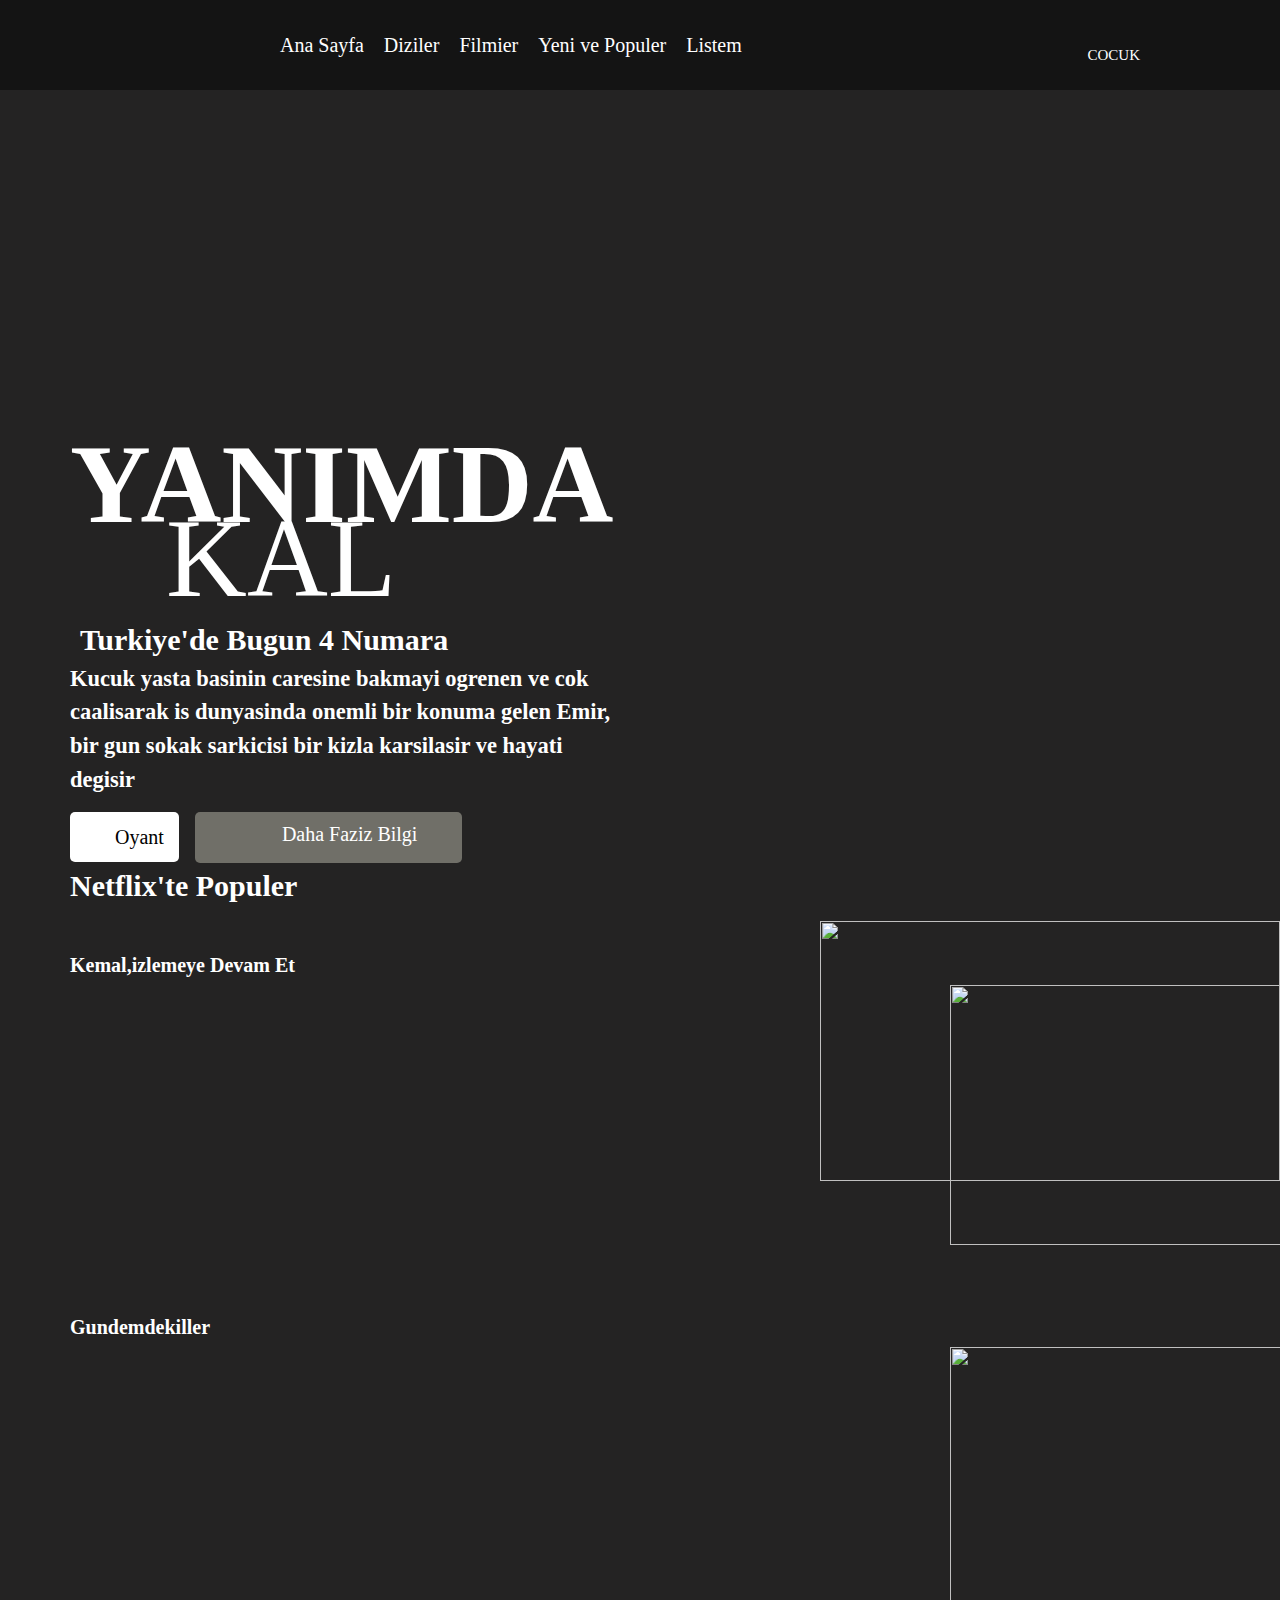
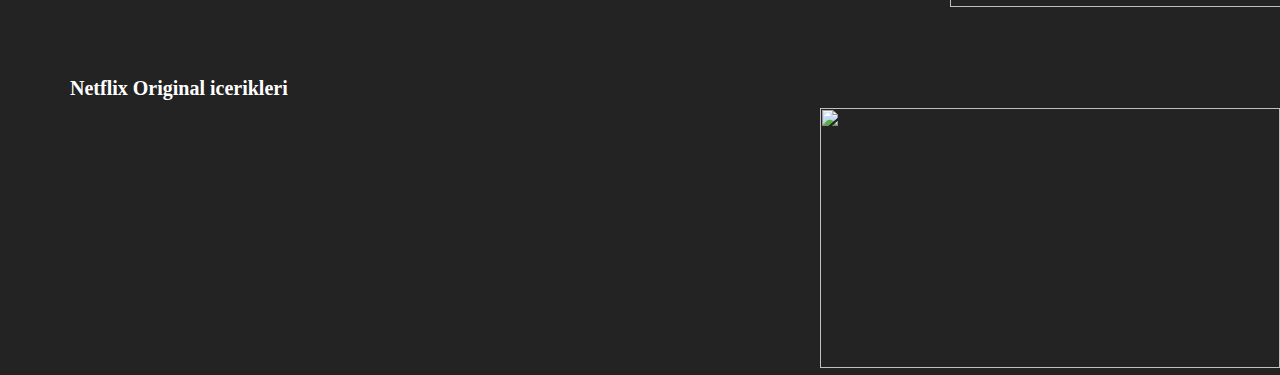
==== index.html @ 0c69e4ec "i added an html and css file" ====
<!DOCTYPE html>
<html lang="en">
<head>
    <meta charset="UTF-8">
    <meta name="viewport" content="width=device-width, initial-scale=1.0">
    <link rel="stylesheet" href="index.css">
    <title>Netflix-clone</title>
</head>
<body>
    <div class="container">
        <!-- nav bar -->
        <nav class="main-nav">
            <img src="images/NetflixLogoSvg.png" alt="" class="logo">
            <ul class="main-menu">
                <li><a href="#">Ana Sayfa</a></li>
                <li><a href="#">Diziler</a></li>
                <li><a href="#">Filmier</a></li>
                <li><a href="#">Yeni ve Populer</a></li>
                <li><a href="#">Listem</a></li>
            </ul>

            <ul class="right-menu">
                <li><img src="images/Vector.png" alt=""></li>
                <li><a href="#">COCUK</a></li>
                <li><a href="#"><img src="images/GiftBox.png" alt=""></a></li>
                <li><img src="images/NotificationBell.png" alt=""></li>
                <li><img src="images/ProfileIMG.png" alt=""></li>
                <li><img src="images/DownArrow.png" alt=""></li>

            </ul>
        </nav>

        <!-- HERO SECTION -->

        <section class="hero-main">

            <div class="hero1">
                <h2 class="hero1-main">YANIMDA</h2>
                <h3>KAL</h3>
            </div>

            <div class="hero2">
                <h2 class="hero2-main">Turkiye'de Bugun 4 Numara</h2>
            </div>

            <div class="hero3">
                <h2 class="hero3-main">Kucuk yasta basinin caresine bakmayi ogrenen ve cok <br>caalisarak is dunyasinda onemli bir konuma gelen Emir, <br> bir gun sokak sarkicisi bir kizla karsilasir ve hayati <br> degisir</h2>
            </div>

            <div class="hero4">
                <div class="hero4-main">
                    <a href="#">Oyant</a>
                </div>

                <div class="hero4-sub">
                    <a href="#">Daha Faziz Bilgi</a>
                </div>
            </div>

            <h3 class="net-quote">Netflix'te Populer</h3>

            <div class="populer">
                <a href="#"><img src="images/MoviePoster (1).png" alt=""></a>
                <a href="#"><img src="images/MovieHorizontalCard2.png" alt=""></a>
                <a href="#"><img src="images/MovieHorizontalCard.png" alt=""></a>
                <a href="#"><img src="images/MoviePoster (2).png" alt=""></a>
                <a href="#"><img src="images/MoviePoster (3).png" alt="" class="imglast" id="arrow"></a>
            </div>
        </section>
        <!-- different movie genres -->
        <section>
            <div class="genre1">
                <p class="same">Kemal,izlemeye Devam Et</p>

                <ul class="kemal">
                    <li><img src="images/MoviePoster (4).png" alt=""><span class="progress"><img src="images/ProgressBar.png" alt=""></span></li>
                    <li><img src="images/MoviePoster (5).png" alt=""><span class="progress"><img src="images/ProgressBar.png" alt=""></span></li>
                    <li><img src="images/MoviePoster30.png" alt=""><span class="progress"><img src="images/ProgressBar.png" alt=""></span></li>
                    <li><img src="images/MoviePoster (6).png" alt=""><span class="progress"><img src="images/ProgressBar.png" alt=""></span></li>
                    <li><img src="images/MoviePoster (7).png" alt="" class="imglast" id="arrow"><span class="progress"><img src="images/ProgressBar.png" alt=""></span></li>
                </ul>
            </div>

            <div class="genre1">
                <p class="same">Gundemdekiller</p>

                <ul class="kemal">
                    <li><img src="images/MoviePoster (1).png" alt=""><span class="progress"><img src="images/ProgressBar.png" alt=""></span></li>
                    <li><img src="images/MoviePoster (8).png" alt=""><span class="progress"><img src="images/ProgressBar.png" alt=""></span></li>
                    <li><img src="images/MovieHorizontalCard2.png" alt=""><span class="progress"><img src="images/ProgressBar.png" alt=""></span></li>
                    <li><img src="images/MoviePoster (9).png" alt=""><span class="progress"><img src="images/ProgressBar.png" alt=""></span></li>
                    <li><img src="images/MoviePoster (10).png" alt="" class="imglast" id="arrow"><span class="progress"><img src="images/ProgressBar.png" alt=""></span></li>
                </ul>

            </div>

            <div class="genre1">
                <p class="same">Netflix Original icerikleri</p>

                <ul class="kemal">
                    <li><img src="images/MoviePoster (1).png" alt=""></li>
                    <li><img src="images/MoviePoster (8).png" alt=""></li>
                    <li><img src="images/MovieHorizontalCard2.png" alt=""></li>
                    <li><img src="images/MoviePoster (9).png" alt=""></li>
                    <li><img src="images/MoviePoster (10).png" alt="" class="imglast" id="arrow"></li>
                </ul>




            </div>

        </section>




    

        


    </div>
    
  
</body>
</html>
---- index.css ----
* {
    padding: 0;
    margin: 0;
    box-sizing: border-box;
}



body {
    background: hsl(0, 1%, 14%);
    color: #fff;
    font-size: 15px;
    line-height: 1.5;
}

a {
    color: #fff;
    text-decoration: none;
}

ul {
    list-style: none;
}

/* NAV */

.main-nav {
    display: flex;
    align-items: center;
    height: 90px;
    padding: 20px 0;
    justify-content: space-between;
    background: #141414;
    width: 100%;
    z-index: 1000;
    position: fixed;
    top: 0;
}

.main-nav .logo {
    width: 100px;
    margin-left: 70px;
}

.main-nav ul {
    display: flex;
}

.main-nav ul li {
    padding: 0 10px;
}

.main-nav ul li a {
    padding-bottom: 10px;
}

.main-nav ul li a:hover {
    border-bottom: 2px solid #fff;
}

.main-nav ul.main-menu {
    flex: 1;
    margin-left: 100px;
    font-size: 20px;
}

.main-nav ul.right-menu {
    margin-right: 50px;
}

.main-nav ul.right-menu {
    padding-top: 20px;
}

/* HERO SECTION */

section.hero-main {
    background: url(images/MoviePoster.png)no-repeat center center/cover;
    top: 90px;
    height: 100vh;
    width: 100%;
    display: flex;
    flex-direction: column;
    padding-left: 70px;
}

/* .hero-main::before {
    content: '';
    position: absolute;
    top: 0;
    left: 0;
    width: 100%;
    height: 100%;
    z-index: -1;
    opacity: 0.5;
}

.hero1, .hero2, .hero3, .hero4 {
    position: relative;
    color: #fff;
    z-index: 1;
} */

.hero-main .hero1 .hero1-main {
    font-size: 7rem;
    font-weight: bold;
    padding-top: 25rem;
}

.hero-main .hero1 h3 {
    font-size: 7rem;
    margin-top: -5.9rem;
    font-weight: lighter;
    padding-left: 6rem;
}

.hero-main .hero2 .hero2-main {
    font-size: 30px;
    margin-top: -25px;
    
}
.hero-main .hero2 .hero2-main::before {
    content: url('images/Top10Badge.png');
    width: 30px;
    height: 30px;
    margin-right: 10px;
}

.hero-main .hero3 {
    text-align: left;
    margin-bottom: 15px;
}

.hero-main .hero4 {
    display: flex;
    gap: 1rem;
    font-size: 20px;
    text-align: center;
    justify-content: start;
    align-items: center;
}

.hero-main .hero4 .hero4-main {
    font-size: 20px;
    display: flex; 
    background: #fff;
    padding: 10px 15px;
    border-radius: 5px;
    gap: 20px;
}

.hero-main .hero4 .hero4-main a {
    color: black;
}

.hero-main .hero4 .hero4-main::before {
    content: url('images/vector2.png');
    width: 10px;
    height: 10px;
    margin-top: 3px;
}

.hero-main .hero4 .hero4-sub {
    color: #fff;
    background: #706f68;
    padding: 4px 45px;
    border-radius: 5px;
    gap: 20px;
    display: flex;
    gap: 2rem;
}

.hero-main .hero4 .hero4-sub a {
    margin-top: 3px;
    margin-bottom: 10px;
}

.hero-main .hero4 .hero4-sub::before {
    content: url('images/Detail.png');
    width: 10px;
    height: 10px;
    margin-top: px;
}

.net-quote {
    font-size: 30px;
    margin-bottom: 10px;
}

.populer {
    width: 100%;
    max-width: 100%;
    display: flex;
    justify-content: space-between;
    margin-top: 3px;

}

.populer img {
   width: 460px;
   /* height: 100%; */
}

.imglast {
    width: 460px;
    height: 260px;
}
.genre1 {
    margin-top: 50px;
    padding-left: 70px;
}

.genre1 p.same {
    font-size: 20px;
    font-weight: bolder;
    margin-bottom: 5px;
}
.genre1 ul{
    display: flex;
    width: 100%;
    justify-content: space-between;
}

.genre1 img {
    width: 460px;
}

.progress {
    display: flex;
    position: relative;
    width: 50px;
    height: 10px;
    justify-content: center;
    align-items: center;
    padding-left: 220px;
}

.progress::before {
    content: url('images/Progress.png');
    position: absolute;
    top: 0;
    left: 133px;
    width: 70px;
    margin-top: -10px;
}
/* this [arrow] id is used to add right arrow direction at the last movie in each genre */
/* .arrow {
    background: url(images/vector2.png);
    width: 100%;
    z-index: 1;
} */
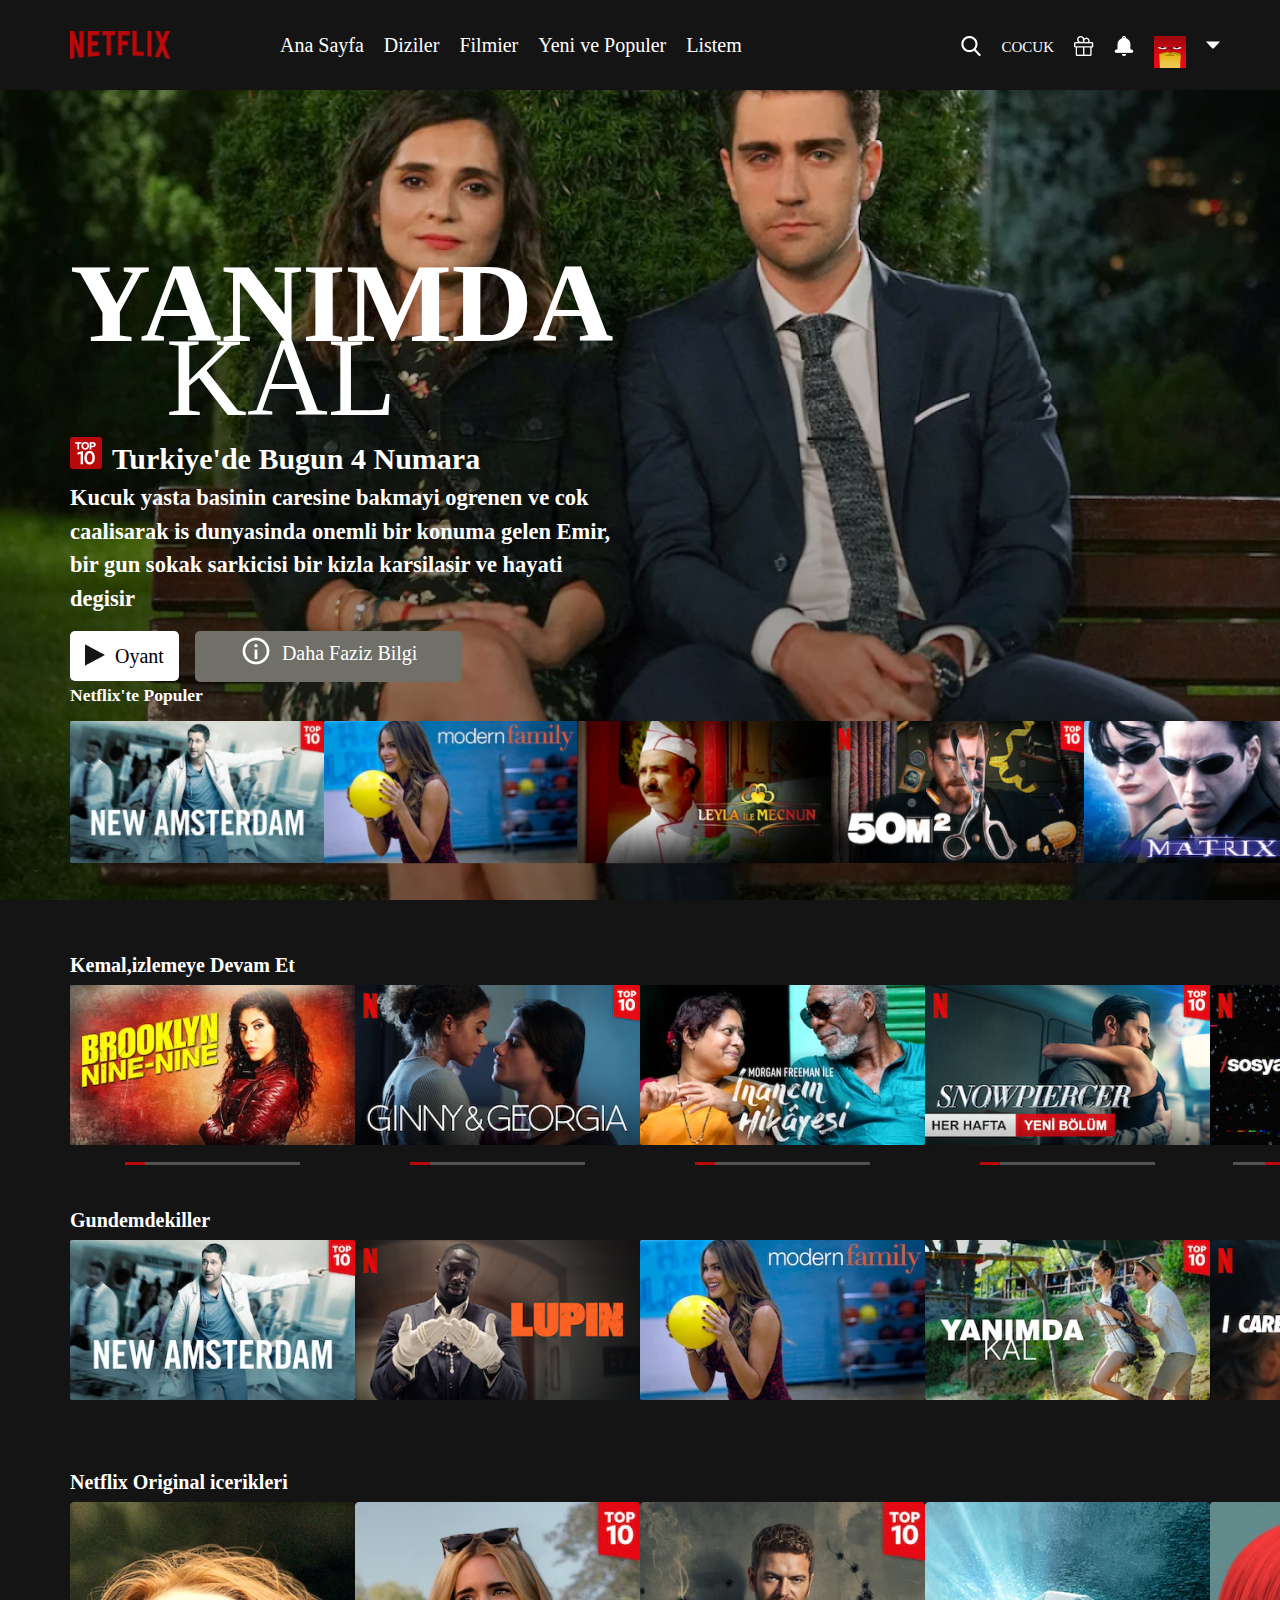
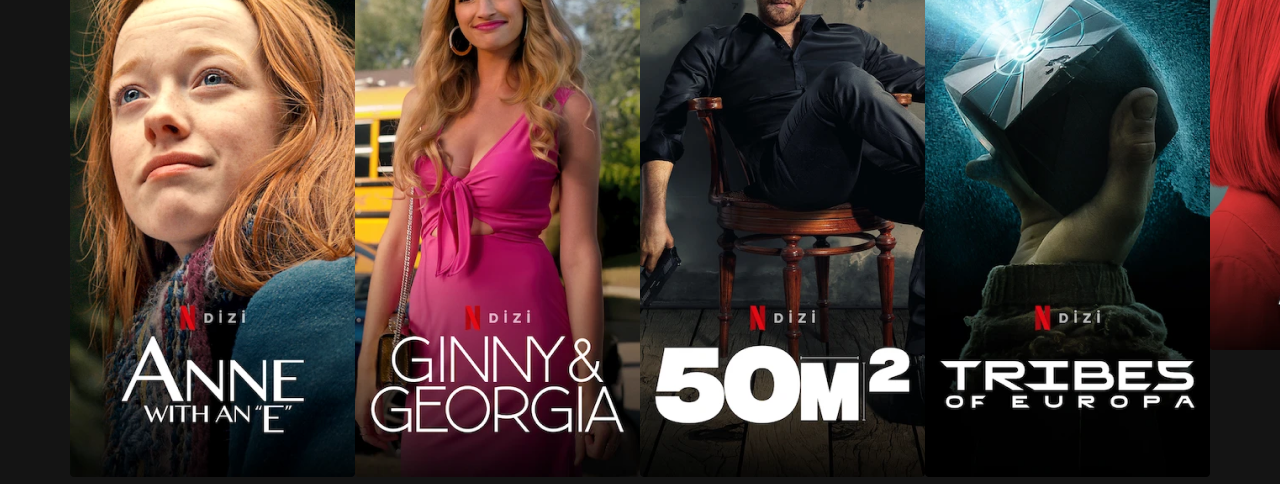
==== commit bd38cae8: "i added a new folder for the landing page images" ====
--- a/index.html
+++ b/index.html
@@ -77,7 +77,7 @@
                     <li><img src="images/MoviePoster (5).png" alt=""><span class="progress"><img src="images/ProgressBar.png" alt=""></span></li>
                     <li><img src="images/MoviePoster30.png" alt=""><span class="progress"><img src="images/ProgressBar.png" alt=""></span></li>
                     <li><img src="images/MoviePoster (6).png" alt=""><span class="progress"><img src="images/ProgressBar.png" alt=""></span></li>
-                    <li><img src="images/MoviePoster (7).png" alt="" class="imglast" id="arrow"><span class="progress"><img src="images/ProgressBar.png" alt=""></span></li>
+                    <li><img src="images/MoviePoster (7).png" alt="" ><span class="progress"><img src="images/ProgressBar.png" alt=""></span></li>
                 </ul>
             </div>
 
@@ -85,11 +85,11 @@
                 <p class="same">Gundemdekiller</p>
 
                 <ul class="kemal">
-                    <li><img src="images/MoviePoster (1).png" alt=""><span class="progress"><img src="images/ProgressBar.png" alt=""></span></li>
-                    <li><img src="images/MoviePoster (8).png" alt=""><span class="progress"><img src="images/ProgressBar.png" alt=""></span></li>
-                    <li><img src="images/MovieHorizontalCard2.png" alt=""><span class="progress"><img src="images/ProgressBar.png" alt=""></span></li>
-                    <li><img src="images/MoviePoster (9).png" alt=""><span class="progress"><img src="images/ProgressBar.png" alt=""></span></li>
-                    <li><img src="images/MoviePoster (10).png" alt="" class="imglast" id="arrow"><span class="progress"><img src="images/ProgressBar.png" alt=""></span></li>
+                    <li><img src="images/MoviePoster (1).png" alt=""></li>
+                    <li><img src="images/MoviePoster (8).png" alt=""></li>
+                    <li><img src="images/MovieHorizontalCard2.png" alt=""></li>
+                    <li><img src="images/MoviePoster (9).png" alt=""></li>
+                    <li><img src="images/MoviePoster (10).png" alt="" </li>
                 </ul>
 
             </div>
@@ -98,12 +98,15 @@
                 <p class="same">Netflix Original icerikleri</p>
 
                 <ul class="kemal">
-                    <li><img src="images/MoviePoster (1).png" alt=""></li>
-                    <li><img src="images/MoviePoster (8).png" alt=""></li>
-                    <li><img src="images/MovieHorizontalCard2.png" alt=""></li>
-                    <li><img src="images/MoviePoster (9).png" alt=""></li>
-                    <li><img src="images/MoviePoster (10).png" alt="" class="imglast" id="arrow"></li>
+                    <li><img src="images/MoviePoster (11).png" alt=""></li>
+                    <li><img src="images/MoviePoster (12).png" alt=""></li>
+                    <li><img src="images/MoviePoster (13).png" alt=""></li>
+                    <li><img src="images/MoviePoster (14).png" alt=""></li>
+                    <li><img src="images/MoviePoster (15).png" alt="" class="long"
+                        id="arrow"></li>
                 </ul>
+
+                
 
 
 
--- a/index.css
+++ b/index.css
@@ -7,7 +7,7 @@
 
 
 body {
-    background: hsl(0, 1%, 14%);
+    background: #141414;
     color: #fff;
     font-size: 15px;
     line-height: 1.5;
@@ -104,7 +104,7 @@
 .hero-main .hero1 .hero1-main {
     font-size: 7rem;
     font-weight: bold;
-    padding-top: 25rem;
+    padding-top: 13.7rem;
 }
 
 .hero-main .hero1 h3 {
@@ -179,11 +179,10 @@
     content: url('images/Detail.png');
     width: 10px;
     height: 10px;
-    margin-top: px;
 }
 
 .net-quote {
-    font-size: 30px;
+=font-size: 30px;
     margin-bottom: 10px;
 }
 
@@ -197,14 +196,15 @@
 }
 
 .populer img {
-   width: 460px;
+    display: flex;
+   width: 100%;
    /* height: 100%; */
 }
 
-.imglast {
+/* .imglast {
     width: 460px;
     height: 260px;
-}
+} */
 .genre1 {
     margin-top: 50px;
     padding-left: 70px;
@@ -221,27 +221,25 @@
     justify-content: space-between;
 }
 
-.genre1 img {
-    width: 460px;
-}
-
 .progress {
     display: flex;
     position: relative;
-    width: 50px;
-    height: 10px;
-    justify-content: center;
-    align-items: center;
-    padding-left: 220px;
+    justify-content: space-evenly;
+    align-items: start;
+    text-align: center;
+    /* width: 100%; */
+    max-width: 100%;
+    top: 10px;
+    
 }
 
 .progress::before {
     content: url('images/Progress.png');
     position: absolute;
-    top: 0;
-    left: 133px;
-    width: 70px;
-    margin-top: -10px;
+    top: -13px;
+    left: 55px;
+    
+
 }
 /* this [arrow] id is used to add right arrow direction at the last movie in each genre */
 /* .arrow {
@@ -250,6 +248,9 @@
     z-index: 1;
 } */
 
-
-
-
+.genre1 .long {
+    display: flex;
+    height: 77%;
+}
+
+
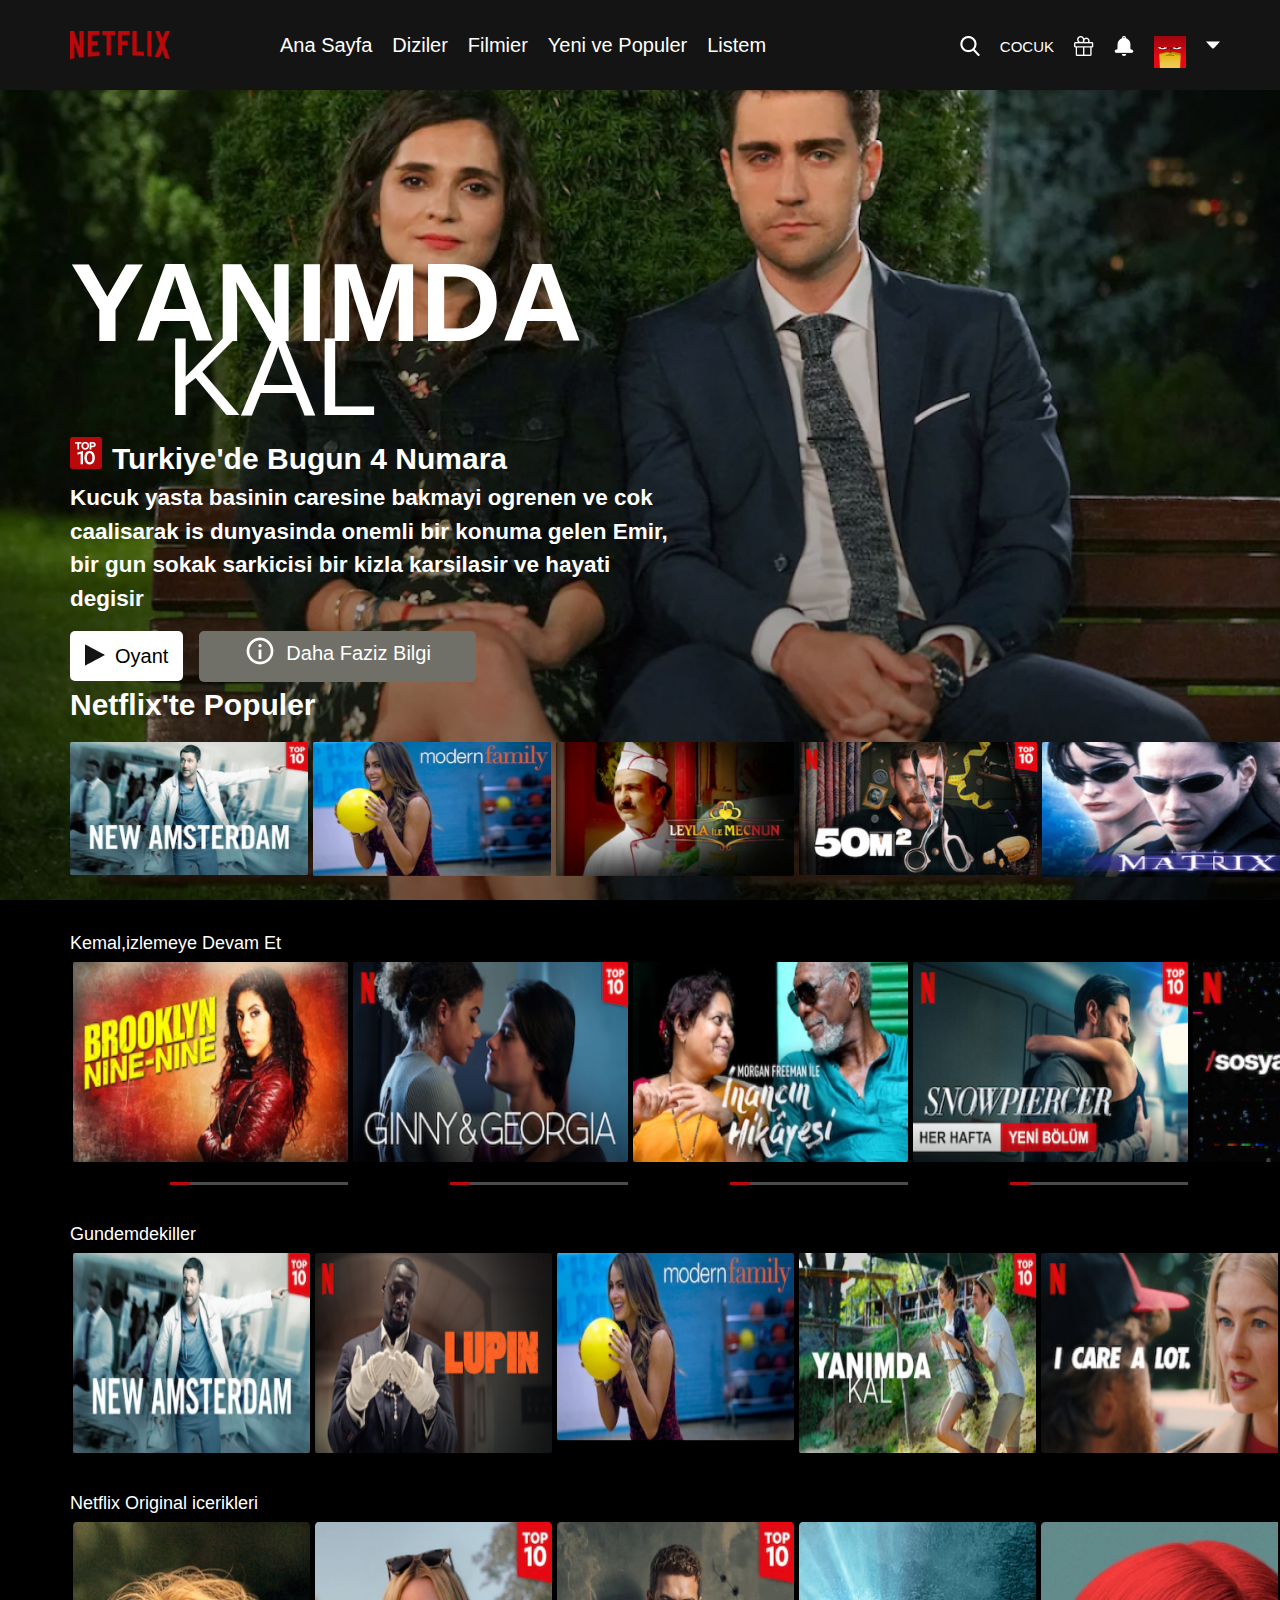
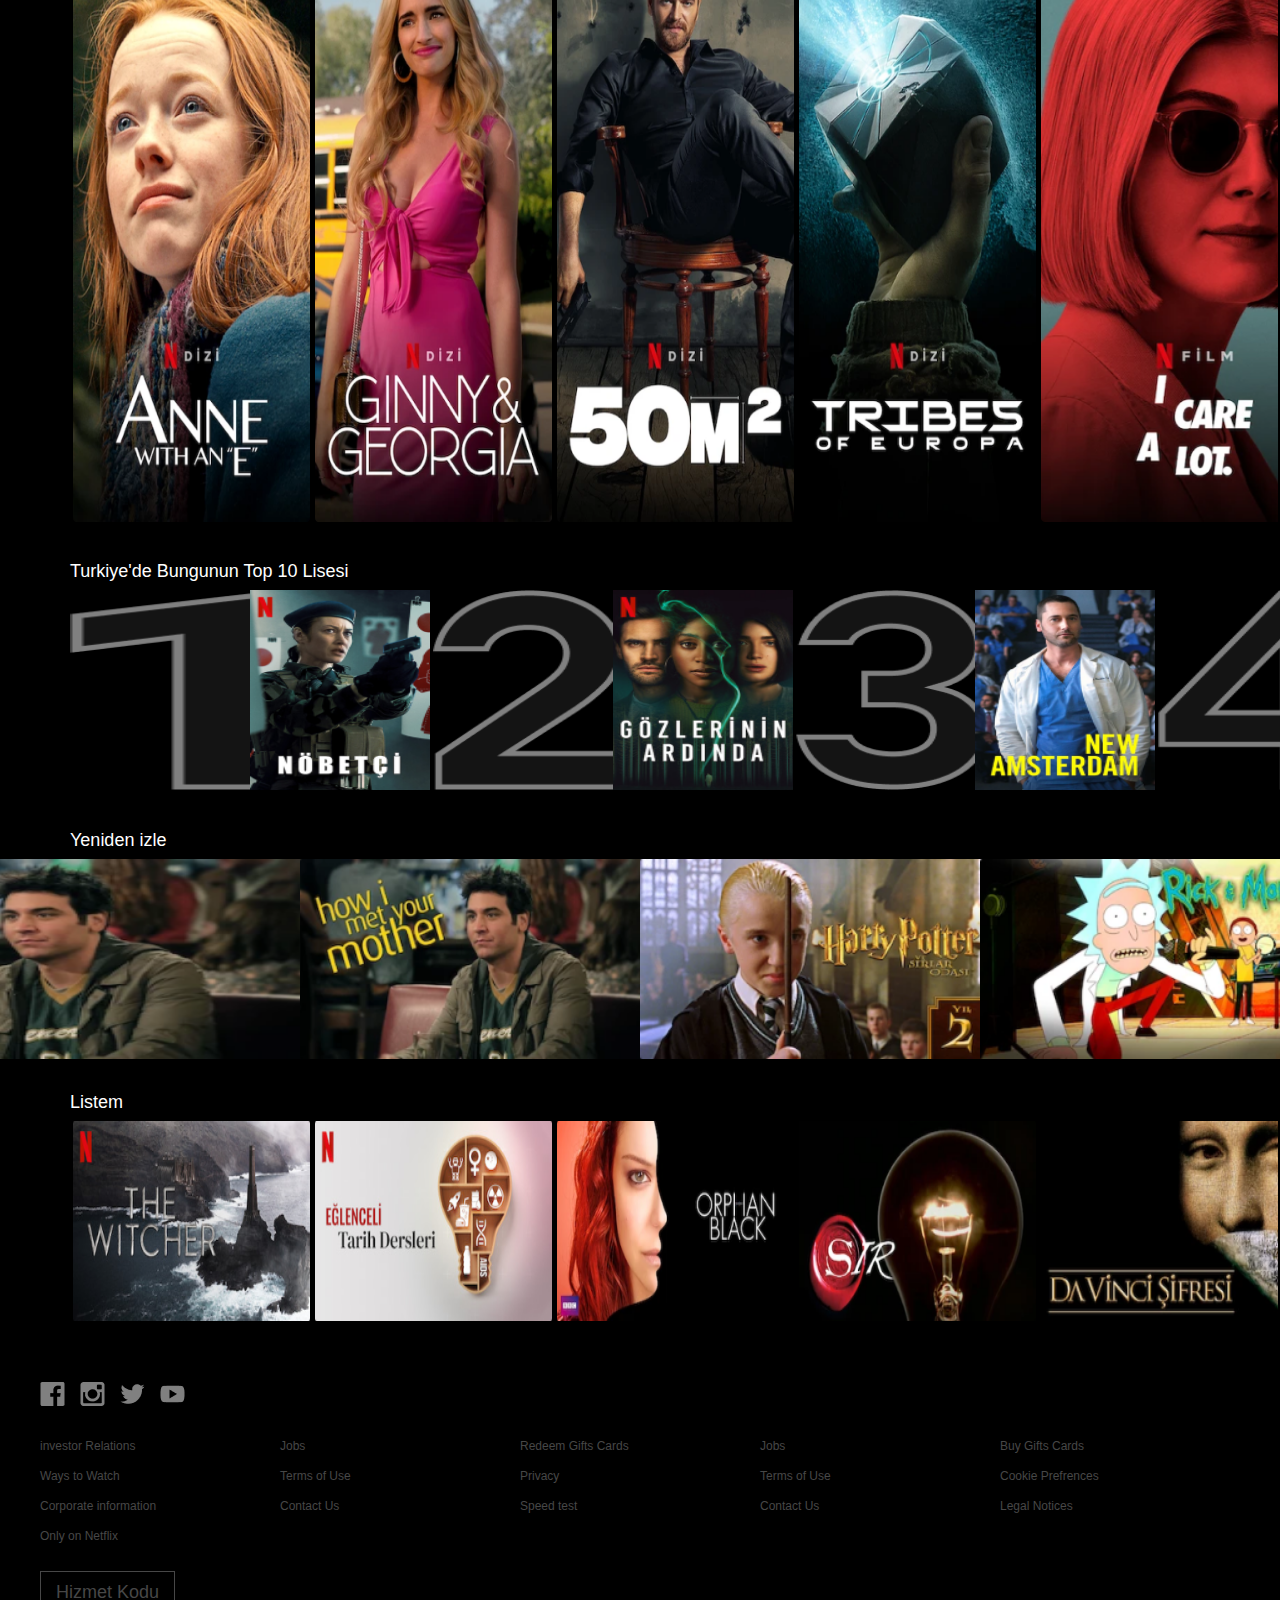
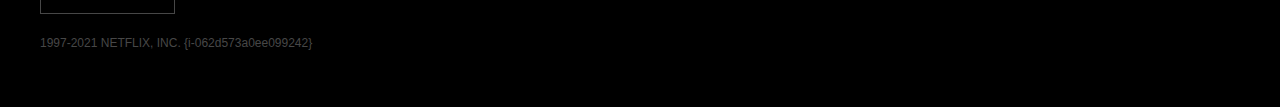
==== commit 91a160ea: "added a gitignore file and updated some files" ====
--- a/index.html
+++ b/index.html
@@ -3,15 +3,19 @@
 <head>
     <meta charset="UTF-8">
     <meta name="viewport" content="width=device-width, initial-scale=1.0">
+    <link href='https://unpkg.com/boxicons@2.1.4/css/boxicons.min.css' rel='stylesheet'>
     <link rel="stylesheet" href="index.css">
     <title>Netflix-clone</title>
 </head>
 <body>
     <div class="container">
         <!-- nav bar -->
-        <nav class="main-nav">
+        <nav class="main-nav" >
             <img src="images/NetflixLogoSvg.png" alt="" class="logo">
-            <ul class="main-menu">
+
+            <i class='bx bx-menu' onclick="mobileLink()"></i>
+            <ul class="main-menu" id="show" >
+                <i class='bx bx-x cancel' onclick="mobileClose()"></i>
                 <li><a href="#">Ana Sayfa</a></li>
                 <li><a href="#">Diziler</a></li>
                 <li><a href="#">Filmier</a></li>
@@ -24,7 +28,7 @@
                 <li><a href="#">COCUK</a></li>
                 <li><a href="#"><img src="images/GiftBox.png" alt=""></a></li>
                 <li><img src="images/NotificationBell.png" alt=""></li>
-                <li><img src="images/ProfileIMG.png" alt=""></li>
+                <li><a href="profile.html"><img src="images/ProfileIMG.png" alt=""></a></li>
                 <li><img src="images/DownArrow.png" alt=""></li>
 
             </ul>
@@ -68,20 +72,40 @@
             </div>
         </section>
         <!-- different movie genres -->
-        <section>
+        <section class="genre">
             <div class="genre1">
                 <p class="same">Kemal,izlemeye Devam Et</p>
 
-                <ul class="kemal">
-                    <li><img src="images/MoviePoster (4).png" alt=""><span class="progress"><img src="images/ProgressBar.png" alt=""></span></li>
-                    <li><img src="images/MoviePoster (5).png" alt=""><span class="progress"><img src="images/ProgressBar.png" alt=""></span></li>
-                    <li><img src="images/MoviePoster30.png" alt=""><span class="progress"><img src="images/ProgressBar.png" alt=""></span></li>
-                    <li><img src="images/MoviePoster (6).png" alt=""><span class="progress"><img src="images/ProgressBar.png" alt=""></span></li>
-                    <li><img src="images/MoviePoster (7).png" alt="" ><span class="progress"><img src="images/ProgressBar.png" alt=""></span></li>
-                </ul>
-            </div>
-
-            <div class="genre1">
+                <div class="kemal">
+                    <ul>
+                        <li><img src="images/MoviePoster (4).png" alt=""></li>
+                        <li><span class="progress"><img src="images/ProgressBar.png" alt=""></span></li>
+                    </ul>
+
+                    <ul>
+                        <li><img src="images/MoviePoster (5).png" alt=""></li>
+                        <li><span class="progress"><img src="images/ProgressBar.png" alt=""></span></li>
+                    </ul>
+
+                    <ul>
+                        <li><img src="images/MoviePoster30.png" alt=""></li>
+                        <li><span class="progress"><img src="images/ProgressBar.png" alt=""></span></li>
+                    </ul>
+
+                    <ul>
+                        <li><img src="images/MoviePoster (6).png" alt=""></li>
+                        <li><span class="progress"><img src="images/ProgressBar.png" alt=""></span></li>
+                    </ul>
+
+                    <ul>
+                        <li><img src="images/MoviePoster (7).png" alt="" ></li>
+                        <li><span class="progress"><img src="images/ProgressBar.png" alt=""></span></li>
+                    </ul>
+                </div>    
+
+            </div>
+
+            <div class="genre2">
                 <p class="same">Gundemdekiller</p>
 
                 <ul class="kemal">
@@ -89,12 +113,12 @@
                     <li><img src="images/MoviePoster (8).png" alt=""></li>
                     <li><img src="images/MovieHorizontalCard2.png" alt=""></li>
                     <li><img src="images/MoviePoster (9).png" alt=""></li>
-                    <li><img src="images/MoviePoster (10).png" alt="" </li>
-                </ul>
-
-            </div>
-
-            <div class="genre1">
+                    <li><img src="images/MoviePoster (10).png" alt=""></li>
+                </ul>
+
+            </div>
+
+            <div class="genre3">
                 <p class="same">Netflix Original icerikleri</p>
 
                 <ul class="kemal">
@@ -105,26 +129,111 @@
                     <li><img src="images/MoviePoster (15).png" alt="" class="long"
                         id="arrow"></li>
                 </ul>
-
-                
-
-
-
-
-            </div>
-
+            </div>
+
+            <div class="genre4">
+                <p class="same">Turkiye'de Bungunun Top 10 Lisesi</p>
+
+                <div class="kemal">
+                    <ul>
+
+                        <!-- <li><img src="images/RankCard.png" alt=""></li> -->
+                        <li><img src="images/Vector (3).png" alt=""></li>
+                        <li><span class="indexed"><img src="images/MoviePoster (16).png" alt=""></span></li>
+                    </ul>
+
+                    <ul>
+                        <li><img src="images/Vector (4).png" alt=""></li>
+                        <li><span class="indexed"><img src="images/MoviePoster99.png" alt=""></span></li>
+                    </ul>
+                    <ul>
+                        <li><img src="images/Vector (5).png" alt=""></li>
+                        <li><span class="indexed"><img src="images/MoviePoster (1)9.png" alt=""></span></li>
+                    </ul>
+                    <ul>
+                        <li><img src="images/Vector (6).png" alt=""></li>
+                        <li><span class="indexed"><img src="images/MoviePoster (17).png" alt=""></span></li>
+                    </ul>
+                    <ul>
+                        <li><img src="images/Vector (7).png" alt=""></li>
+                        <li><span class="indexed"><img src="images/MoviePoster (18).png" alt=""></span></li>
+                    </ul>
+                </div>
+            </div>
         </section>
 
-
-
-
-    
-
+        <div class="izles">
+            <p class="same">Yeniden izle</p>
+            <div class="izle">
+                <img src="images/MoviePoster (19).png" alt="">
+            <img src="images/MoviePoster (20).png" alt="">
+            <img src="images/MoviePoster (21).png" alt="">
+            <img src="images/MoviePoster (22).png" alt="">
+            <img src="images/MoviePoster (23).png" alt="">
+            <img src="images/MoviePoster (24).png" alt="">
+            </div>
+        </div>
+
+        <div class="listem">
+            <p class="same">Listem</p>
+
+            <ul class="kemal">
+                <li><img src="images/MoviePoster (25).png" alt=""></li>
+                <li><img src="images/MoviePoster (26).png" alt=""></li>
+                <li><img src="images/MoviePoster (27).png" alt=""></li>
+                <li><img src="images/MoviePoster (28).png" alt=""></li>
+                <li><img src="images/MoviePoster (29).png" alt=""></li>
+            </ul>
+        </div>
+
+        <footer>
+
+            <div class="social">
+                <ul>
+                    <li><a href="#"><img src="images/Vector (8).png" alt=""></a></li>
+                    <li><a href="#"><img src="images/Vector (9).png" alt=""></a></li>
+                    <li><a href="#"><img src="images/Vector (10).png" alt=""></a></li>
+                    <li><a href="#"><img src="images/Vector (11).png" alt=""></a></li>
+
+                </ul>
+            </div>
+
+            <div class="enquiries">
+                <ul>
+                    <li><a href="#">investor Relations</a></li>
+                    <li><a href="#">Ways to Watch</a></li>
+                    <li><a href="#">Corporate information</a></li>
+                    <li><a href="#">Only on Netflix</a></li>
+                </ul>
+                <ul>
+                    <li><a href="#">Jobs</a></li>
+                    <li><a href="#">Terms of Use</a></li>
+                    <li><a href="#">Contact Us</a></li>
+                </ul>
+                <ul>    
+                    <li><a href="#">Redeem Gifts Cards</a></li>
+                    <li><a href="#">Privacy</a></li>
+                    <li><a href="#">Speed test</a></li>
+                </ul>
+                <ul>         
+                    <li><a href="#">Jobs</a></li>
+                    <li><a href="#">Terms of Use</a></li>
+                    <li><a href="#">Contact Us</a></li>
+                </ul>
+                <ul>
+                    <li><a href="#">Buy Gifts Cards</a></li>
+                    <li><a href="#">Cookie Prefrences</a></li>
+                    <li><a href="#">Legal Notices</a></li>
+                </ul>  
+            </div>
+           
+            <p>Hizmet Kodu</p>
         
-
+            <div class="foot"> 1997-2021 NETFLIX, INC. {i-062d573a0ee099242}</div>
+        </footer>
 
     </div>
-    
+    <script src="main.js"></script>
   
 </body>
 </html>--- a/index.css
+++ b/index.css
@@ -7,10 +7,11 @@
 
 
 body {
-    background: #141414;
+    background: #000;
     color: #fff;
     font-size: 15px;
     line-height: 1.5;
+    font-family: 'Segoe UI', Tahoma, Geneva, Verdana, sans-serif;
 }
 
 a {
@@ -84,22 +85,6 @@
     padding-left: 70px;
 }
 
-/* .hero-main::before {
-    content: '';
-    position: absolute;
-    top: 0;
-    left: 0;
-    width: 100%;
-    height: 100%;
-    z-index: -1;
-    opacity: 0.5;
-}
-
-.hero1, .hero2, .hero3, .hero4 {
-    position: relative;
-    color: #fff;
-    z-index: 1;
-} */
 
 .hero-main .hero1 .hero1-main {
     font-size: 7rem;
@@ -182,75 +167,431 @@
 }
 
 .net-quote {
-=font-size: 30px;
+    font-size: 30px;
     margin-bottom: 10px;
 }
 
 .populer {
     width: 100%;
     max-width: 100%;
-    display: flex;
-    justify-content: space-between;
-    margin-top: 3px;
+    display: grid;
+    grid-template-columns: repeat(5, 1fr);
+    /* display: flex;
+    /* justify-content: space-between; */
+    margin-top: 5px; 
+    gap: 5px;
 
 }
 
 .populer img {
-    display: flex;
-   width: 100%;
-   /* height: 100%; */
-}
-
-/* .imglast {
-    width: 460px;
-    height: 260px;
-} */
-.genre1 {
+    display: grid;
+    grid-template-columns: repeat(6, 1fr);
+    width: 100%;
+}
+
+.imglast {
+    width: 200px;
+    height: 78%
+}
+/* .genre1 {
     margin-top: 50px;
     padding-left: 70px;
+}
+
+.genre1 img {
+    width: 100%;
 }
 
 .genre1 p.same {
     font-size: 20px;
     font-weight: bolder;
     margin-bottom: 5px;
-}
-.genre1 ul{
-    display: flex;
-    width: 100%;
-    justify-content: space-between;
-}
-
-.progress {
-    display: flex;
+} */
+/* .genre1 ul{
+    display: grid;
+    grid-template-columns: repeat(5, 1fr);
+    width: 100%;
+} */
+/* .kemal {
+    display: grid;
+    grid-template-columns: repeat(5, 1fr);
+/* } */
+
+.genre {
+    padding-left: 70px;
+}
+/* .genre1 {
+    display: flex;
+    flex-direction: column;
+} */
+
+.genre1 .same, .genre2 .same, .genre3 .same, .genre4 .same, .izles .same, .listem .same{
+    font-size: 18px;
+    font-weight: 500;
+    padding: 30px 0 5px;
+}
+
+.genre1 .kemal {
+    display: grid;
+    grid-template-columns: repeat(5, 1fr);
+}
+
+.genre1 img, .genre2 img {
+    height: 200px;
+}
+
+
+.genre1 img, .genre2 img, .genre3 img, .listem .kemal img {
+    width: 100%;
+    padding: 0 2.5px;
+}
+.progress img {
     position: relative;
-    justify-content: space-evenly;
-    align-items: start;
-    text-align: center;
-    /* width: 100%; */
-    max-width: 100%;
-    top: 10px;
-    
-}
+   width: 180px;
+   height: 3px;
+   margin-left: 100px;
+   
+} 
 
 .progress::before {
     content: url('images/Progress.png');
     position: absolute;
-    top: -13px;
-    left: 55px;
-    
-
-}
-/* this [arrow] id is used to add right arrow direction at the last movie in each genre */
-/* .arrow {
-    background: url(images/vector2.png);
-    width: 100%;
+    margin-left: 100px;
     z-index: 1;
+
+}
+
+.genre2 .kemal{
+    display: grid;
+    grid-template-columns: repeat(5, 1fr);
+    width: 100%;
+}
+
+
+.genre3 .kemal{
+    display: grid;
+    grid-template-columns: repeat(5, 1fr);
+    width: 100%;
+}
+
+.genre3 img {
+    height: 600px;
+}
+
+.genre4 {
+    display: flex;
+    flex-direction: column;
+}
+
+.genre4 ul {
+    display: flex;
+    justify-content: flex-end;
+    align-items: center;
+    padding-right: 2.5px;
+}
+
+.genre4 ul li {
+    width: 180px;
+}
+
+.genre4 ul img {
+    width: 100%;
+    height: 200px;
+
+}
+
+/* .genre4 ul li:nth-last-of-type(0){
+    width: 100%;
+    margin-left: 20px;
 } */
 
-.genre1 .long {
-    display: flex;
-    height: 77%;
-}
-
-
+.genre4 .kemal {
+    display: grid;
+    grid-template-columns: repeat(5, 1fr);
+}
+
+.izles {
+    display: flex;
+    flex-direction: column;
+}
+
+.izles .same {
+    padding-left: 70px;
+}
+
+.izle {
+    display: grid;
+    grid-template-columns: repeat(6, 1fr);
+    width: 100%;
+    
+}
+
+.izle img {
+    width: 350px;
+    height: 200px;
+    margin-left: -40px;
+    margin-right: 30px;
+}
+
+.listem  {
+    display: flex;
+    flex-direction: column;
+    padding-left: 70px;
+}
+
+.listem .kemal {
+    display: grid;
+    grid-template-columns: repeat(5, 1fr);
+    width: 100%;
+}
+
+.listem .kemal img {
+    width: 100%;
+    height: 200px;
+
+}
+
+footer {
+    max-width: 1200px;
+    margin: 0 auto;
+    background-color: #000;
+    font-size: 12px;
+    font-family: 'Segoe UI', Tahoma, Geneva, Verdana, sans-serif;
+    padding: 55px 0;
+    color: #474747;
+}
+
+footer .social ul {
+    display: flex;
+    align-items: center;
+    gap: 15px;
+    margin-bottom: 20px;
+
+}
+
+footer h3 {
+    font-size: 12px;
+    font-weight: 400;
+}
+
+footer a {
+    color: #474747 ;
+}
+
+footer .enquiries {
+    color: #474747;
+    margin: 0 auto;
+    max-width: 100%;
+    display: grid;
+    grid-template-columns: repeat(5, 1fr);
+    grid-column: 10px;
+    align-items: flex-start;
+    justify-content: center;
+    margin: 20px 0;
+}
+
+.enquiries li {
+    line-height: 2.5;
+}
+
+footer p {
+    margin: 10px 0;
+   border: 1px solid #474747;
+   width: fit-content;
+   padding: 7px 15px;
+   font-size: 18px;
+}
+
+footer .foot {
+    margin-top: 20px;
+}
+
+.bx{
+    display: none;
+}
+
+@media (max-width: 575px)  {
+ .container{
+        max-width: 100%;
+    
+    }
+
+    .bx{
+        display: block;
+        padding: 0px 20px;
+        font-size: 35px;
+    }
+
+    .cancel{
+        position: absolute;
+        right: 0;
+        top: -0.2%;
+        padding: 30px 10px;
+        font-size: 35px;
+        
+    }
+
+    /* .main-nav {
+        display: none;
+        align-items: center;
+        height: 90px;
+        padding: 20px 0;
+        justify-content: space-between;
+        background: #141414;
+        width: 100%;
+        z-index: 1000;
+        position: fixed;
+        top: 0;
+    } */
+
+    .main-nav .main-menu {
+        display: block;
+        background-color: black;
+        position: absolute;
+        width: 70%;
+        left: 0;
+        top: 100%;
+        height: 80vh;
+        padding: 30px;
+        line-height: 3;
+        font-size: 2rem;
+        transform: translateX(-100%);
+        transition: 0.4s;
+    }
+
+    .main-menu  li{
+        transform: translateY(50px);
+    }
+
+    .main-nav .right-menu{
+        display: none;
+    }
+
+    .main-nav {
+        position: relative;
+        display: flex;
+        align-items: center;
+        height: 90px;
+        padding: 20px 0;
+        justify-content: space-between;
+        background: #141414;
+        width: 100%;
+        z-index: 1000;
+        position: fixed;
+        top: 0;
+    }
+
+    .main-nav ul.main-menu {
+        flex: 1;
+        margin-left: 0px;
+        font-size: 20px;
+    }
+
+    .genre{
+        width: 100%;
+    }
+
+    section.hero-main {
+        background: url(images/MoviePoster.png)no-repeat center center/cover;
+        padding: 150px;
+        top: 90px;
+        height: 100vh;
+        width: 100%;
+        display: flex;
+        flex-direction: column;
+        padding-left: 70px;
+        border: 2px solid red;
+        margin: 80px 0px;
+    }
+    
+    
+    .hero-main .hero1 .hero1-main {
+        font-size: 2.2rem;
+        font-weight: bold;
+        padding-top: 10px;
+        border: 2px solid blue;
+        width: 80%;
+        margin: 0 auto;
+    }
+
+    .hero-main .hero1{
+        border: 2px solid black;
+        width: 100%;
+        height: 0vh;
+    }
+    
+    .hero-main .hero1 h3 {
+        font-size: 2rem;
+        margin-top: -5.9rem;
+        font-weight: lighter;
+        padding-left: 6rem;
+        border: 2px solid yellow;
+    }
+    
+    .hero-main .hero2 .hero2-main {
+        font-size: 30px;
+        margin-top: -25px;
+        
+    }
+    .hero-main .hero2 .hero2-main::before {
+        content: url('images/Top10Badge.png');
+        width: 30px;
+        height: 30px;
+        margin-right: 10px;
+    }
+    
+    .hero-main .hero3 {
+        text-align: left;
+        margin-bottom: 15px;
+    }
+    
+    .hero-main .hero4 {
+        display: flex;
+        gap: 1rem;
+        font-size: 20px;
+        text-align: center;
+        justify-content: start;
+        align-items: center;
+    }
+    
+    .hero-main .hero4 .hero4-main {
+        font-size: 20px;
+        display: flex; 
+        background: #fff;
+        padding: 10px 15px;
+        border-radius: 5px;
+        gap: 20px;
+    }
+    
+    .hero-main .hero4 .hero4-main a {
+        color: black;
+    }
+    
+    .hero-main .hero4 .hero4-main::before {
+        content: url('images/vector2.png');
+        width: 10px;
+        height: 10px;
+        margin-top: 3px;
+    }
+    
+    .hero-main .hero4 .hero4-sub {
+        color: #fff;
+        background: #706f68;
+        padding: 4px 45px;
+        border-radius: 5px;
+        gap: 20px;
+        display: flex;
+        gap: 2rem;
+    }
+    
+    .hero-main .hero4 .hero4-sub a {
+        margin-top: 3px;
+        margin-bottom: 10px;
+    }
+    
+    .hero-main .hero4 .hero4-sub::before {
+        content: url('images/Detail.png');
+        width: 10px;
+        height: 10px;
+    }
+}
